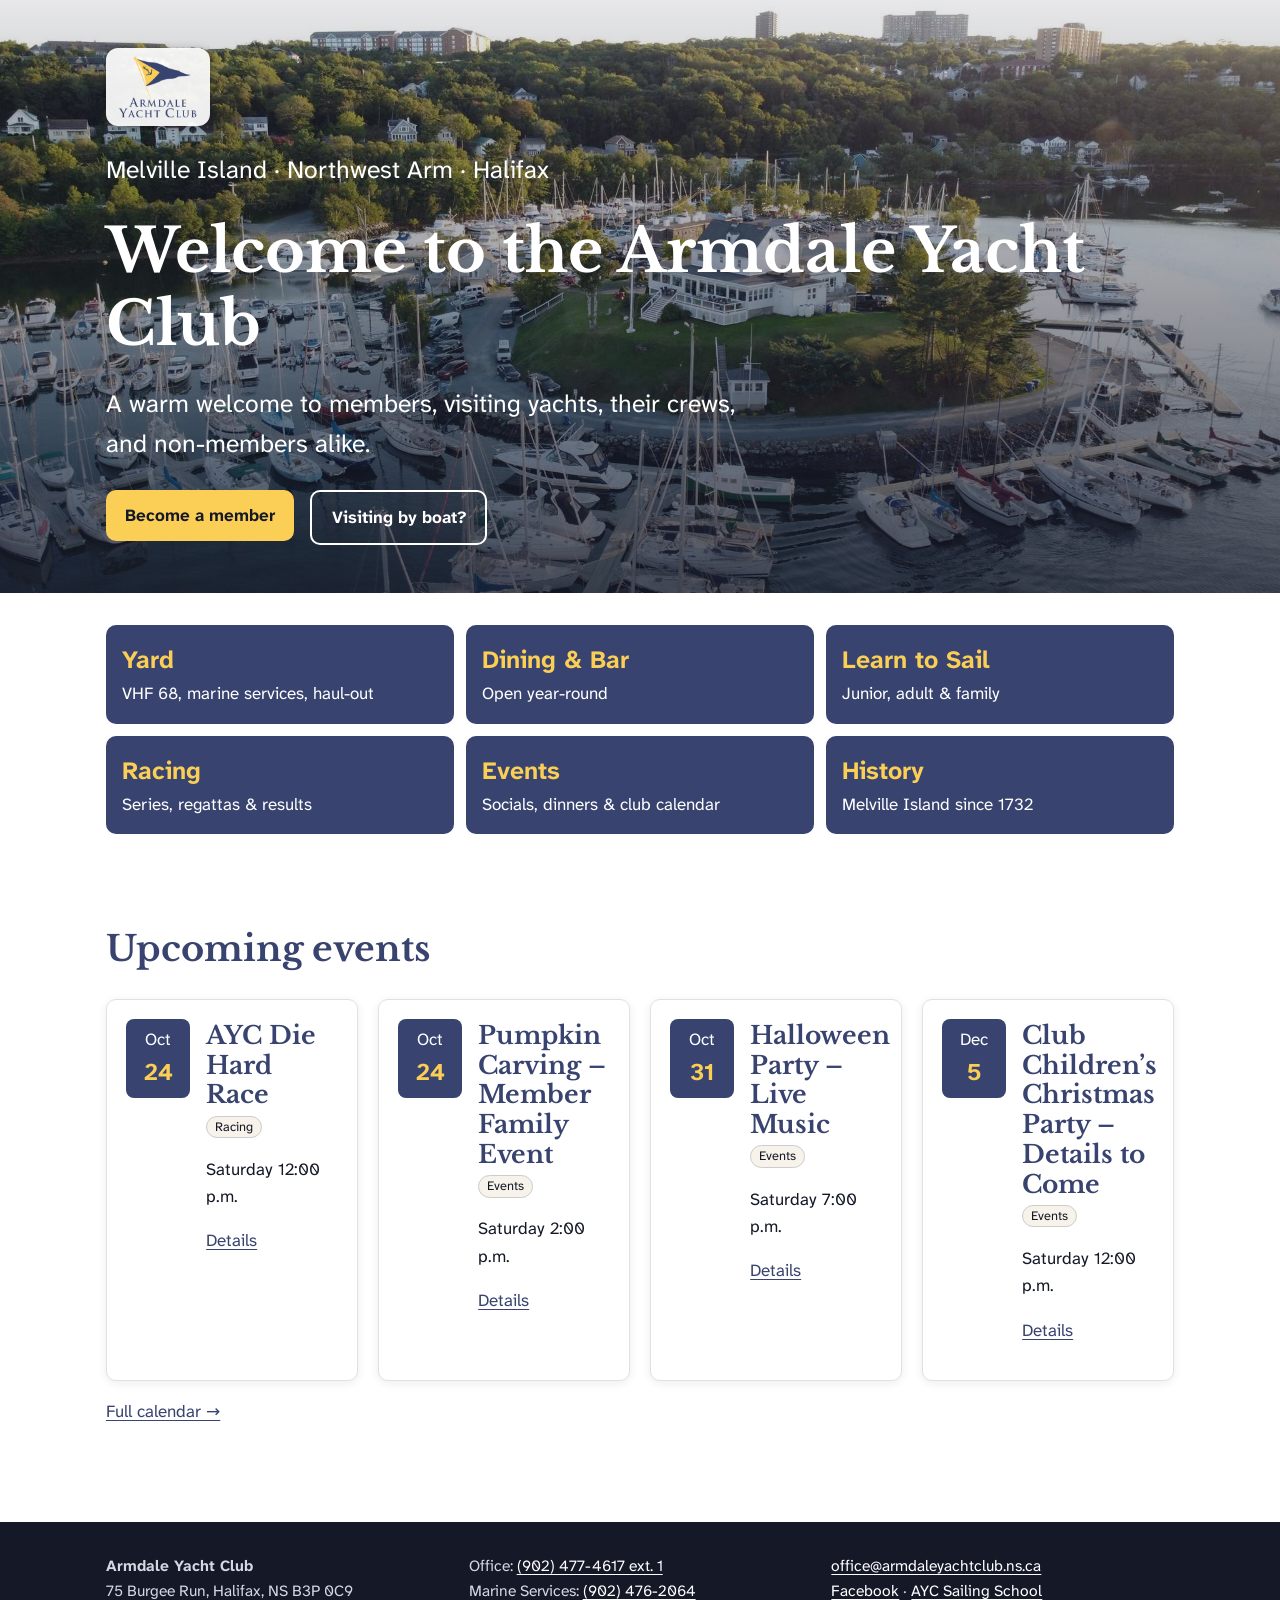
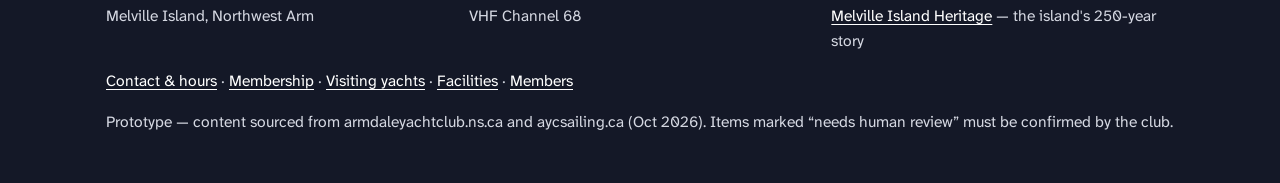
==== index.html @ ee2237cd "AYC website prototype" ====
<!doctype html><html lang="en-CA"><head><meta charset="utf-8"><meta name="viewport" content="width=device-width,initial-scale=1">
<title>Home | Armdale Yacht Club</title><meta name="description" content="Armdale Yacht Club, Halifax NS: membership, visiting yachts, racing, sailing school, dining.">
<link rel="preconnect" href="https://fonts.googleapis.com"><link href="https://fonts.googleapis.com/css2?family=Libre+Baskerville:wght@400;700&family=Atkinson+Hyperlegible+Next:wght@400;700&display=swap" rel="stylesheet">
<link rel="stylesheet" href="css/site.css"><link rel="icon" href="img/ayc-logo.png"></head><body><div data-header></div>
<main id="main"><div class="hero" style="background-image:url(img/hero.jpg)"><div class="wrap"><img class="hero-logo" src="img/ayc-logo.png" alt="Armdale Yacht Club burgee" width="96" height="90"><p>Melville Island · Northwest Arm · Halifax</p><h1>Welcome to the Armdale Yacht Club</h1><p>A warm welcome to members, visiting yachts, their crews, and non-members alike.</p><div class="cta"><div><a class="btn" href="membership.html">Become a member</a></div><a class="btn alt" href="visiting-yachts.html">Visiting by boat?</a></div></div></div><section><div class="wrap"><nav class="quick six" aria-label="Explore AYC"><a href="yard.html"><strong>Yard</strong>VHF 68, marine services, haul-out</a><a href="dining.html"><strong>Dining &amp; Bar</strong>Open year-round</a><a href="learn-to-sail.html"><strong>Learn to Sail</strong>Junior, adult &amp; family</a><a href="racing.html"><strong>Racing</strong>Series, regattas &amp; results</a><a href="events.html"><strong>Events</strong>Socials, dinners &amp; club calendar</a><a href="history.html"><strong>History</strong>Melville Island since 1732</a></nav></div></section><section><div class="wrap"><h2>Upcoming events</h2><div class="grid" data-upcoming><p>Loading…</p></div><p><a href="events.html">Full calendar →</a></p></div></section></main><div data-footer></div><script src="js/data.js"></script><script src="js/api.js"></script><script src="js/site.js"></script></body></html>
---- css/site.css ----
@import url("tokens.css");
*{box-sizing:border-box}html{scroll-behavior:smooth}
body{margin:0;font-family:var(--font-body);font-size:var(--step-0);line-height:1.6;color:var(--c-text);background:var(--c-bg)}
img{max-width:100%;height:auto;display:block}
a{color:var(--c-link);text-underline-offset:3px}a:hover{color:var(--ayc-navy-dark)}
:focus-visible{outline:3px solid var(--c-focus);outline-offset:2px}
h1,h2,h3{font-family:var(--font-display);line-height:1.2;color:var(--c-primary)}
h1{font-size:var(--step-3)}h2{font-size:var(--step-2)}h3{font-size:var(--step-1)}
.skip{position:absolute;left:-999px}.skip:focus{left:1rem;top:1rem;background:#fff;padding:.5rem 1rem;z-index:99}
.wrap{max-width:var(--max);margin:0 auto;padding:0 1rem}
.topbar{background:var(--ayc-navy-dark);color:#fff;font-size:var(--step--1)}.topbar .wrap{display:flex;gap:1rem;flex-wrap:wrap;justify-content:space-between;padding:.4rem 1rem}.topbar a{color:#fff}
header.site{background:var(--c-primary);color:#fff;position:sticky;top:0;z-index:50}
header.site .wrap{display:flex;align-items:center;justify-content:space-between;min-height:64px}
.brand{display:flex;align-items:center;gap:.6rem;color:#fff;text-decoration:none;font-family:var(--font-display);font-weight:700}.brand img{width:44px}
.nav-toggle{background:none;border:2px solid var(--c-accent);color:#fff;border-radius:8px;padding:.45rem .8rem;font:inherit;min-height:44px}
nav.main ul{list-style:none;margin:0;padding:0}
nav.main a{color:#fff;text-decoration:none;display:block;padding:.75rem 1rem;min-height:44px}
nav.main a[aria-current=page]{box-shadow:inset 0 -3px 0 var(--c-accent)}
nav.main{display:none;position:absolute;left:0;right:0;top:100%;background:var(--c-primary)}nav.main.open{display:block}
@media(min-width:1120px){.nav-toggle{display:none}nav.main{display:block;position:static}nav.main ul{display:flex}nav.main a{padding:.9rem .55rem;font-size:.92rem;white-space:nowrap}}
.btn{display:inline-block;background:var(--c-accent);color:var(--mih-ink);font-weight:700;padding:.75rem 1.2rem;border-radius:var(--radius);text-decoration:none;border:0;cursor:pointer;font:inherit;font-weight:700;min-height:44px}
.btn.alt{background:transparent;color:inherit;border:2px solid currentColor}
.hero{position:relative;color:#fff;background:var(--ayc-navy-dark) center/cover no-repeat;min-height:62vh;display:flex;align-items:flex-end}
.hero::before{content:"";position:absolute;inset:0;background:linear-gradient(180deg,rgba(20,24,39,.1),rgba(20,24,39,.75))}
.hero .wrap{position:relative;padding:3rem 1rem}.hero h1{color:#fff;margin:.2rem 0}.hero p{max-width:40rem;font-size:var(--step-1)}
.page-head{background:var(--c-surface);padding:2.5rem 0 1.5rem;border-bottom:4px solid var(--c-accent)}.page-head h1{margin:0}
main section{padding:2rem 0}
.grid{display:grid;gap:var(--gap);grid-template-columns:repeat(auto-fit,minmax(240px,1fr))}
.card{background:#fff;border:1px solid #e3e1da;border-radius:var(--radius);padding:1.2rem;box-shadow:var(--shadow)}
.card h3{margin-top:0}.surface{background:var(--c-surface)}
.quick{display:grid;gap:.75rem;grid-template-columns:repeat(auto-fit,minmax(200px,1fr))}
.quick a,.quick div{background:var(--c-primary);color:#fff;border-radius:var(--radius);padding:1rem;text-decoration:none}
.quick strong{display:block;font-size:var(--step-1);color:var(--c-accent)}
.review{background:#fff4d1;border-left:5px solid var(--ayc-gold-deep);padding:.2rem .5rem;font-size:var(--step--1);font-weight:700;color:var(--mih-brass);white-space:nowrap}
.placeholder{border:2px dashed var(--ayc-burgundy);background:#fbf1f3;padding:1rem;border-radius:var(--radius)}
.placeholder::before{content:"PLACEHOLDER — ";font-weight:700;color:var(--ayc-burgundy)}
table{border-collapse:collapse;width:100%}th,td{text-align:left;padding:.5rem;border-bottom:1px solid #ddd}
form .row{display:grid;gap:1rem;grid-template-columns:repeat(auto-fit,minmax(220px,1fr))}
label{display:block;font-weight:600;margin-bottom:.2rem}
input,select,textarea{width:100%;font:inherit;padding:.6rem;border:1px solid #888;border-radius:8px;min-height:44px}
.event{display:flex;gap:1rem;align-items:flex-start}.date{background:var(--c-primary);color:#fff;border-radius:8px;text-align:center;min-width:64px;padding:.4rem}
.date b{display:block;font-size:1.5rem;color:var(--c-accent)}
.tag{display:inline-block;font-size:.8rem;background:var(--c-surface);border:1px solid #ccc;border-radius:99px;padding:0 .5rem}
footer.site{background:var(--mih-ink);color:#d5d8e2;margin-top:3rem;padding:2rem 0;font-size:var(--step--1)}footer.site a{color:#fff}
footer.site .grid{grid-template-columns:repeat(auto-fit,minmax(200px,1fr))}
.map{width:100%;aspect-ratio:16/10;border:0;border-radius:var(--radius)}
@media(prefers-reduced-motion:reduce){*{scroll-behavior:auto!important;transition:none!important}}

.cta{display:flex;flex-wrap:wrap;gap:1rem;align-items:flex-start}.cta>div{display:flex;flex-direction:column;gap:.4rem}
.cta-sub{color:#fff;font-weight:600;font-size:var(--step--1)}
.quick.five{grid-template-columns:repeat(2,1fr)}.quick.five a:last-child{grid-column:1/-1}
@media(min-width:900px){.quick.five{grid-template-columns:repeat(5,1fr)}.quick.five a:last-child{grid-column:auto}}
.quick a:hover,.quick a:focus-visible{background:var(--ayc-navy-dark)}

.quick.six{grid-template-columns:repeat(2,1fr)}@media(min-width:760px){.quick.six{grid-template-columns:repeat(3,1fr)}}
.crumb{font-size:var(--step--1);margin:0 0 .5rem}.crumb a{color:var(--c-primary)}
header.site nav.mini a{color:#fff;font-weight:700;text-decoration:none;border:2px solid var(--c-accent);border-radius:8px;padding:.45rem .9rem;display:inline-block;min-height:44px;line-height:1.6}

.hero-logo{width:104px;height:auto;background:rgba(255,255,255,.92);border-radius:12px;padding:8px;box-shadow:0 2px 10px rgba(0,0,0,.3)}
.page-head{padding-top:1.5rem}
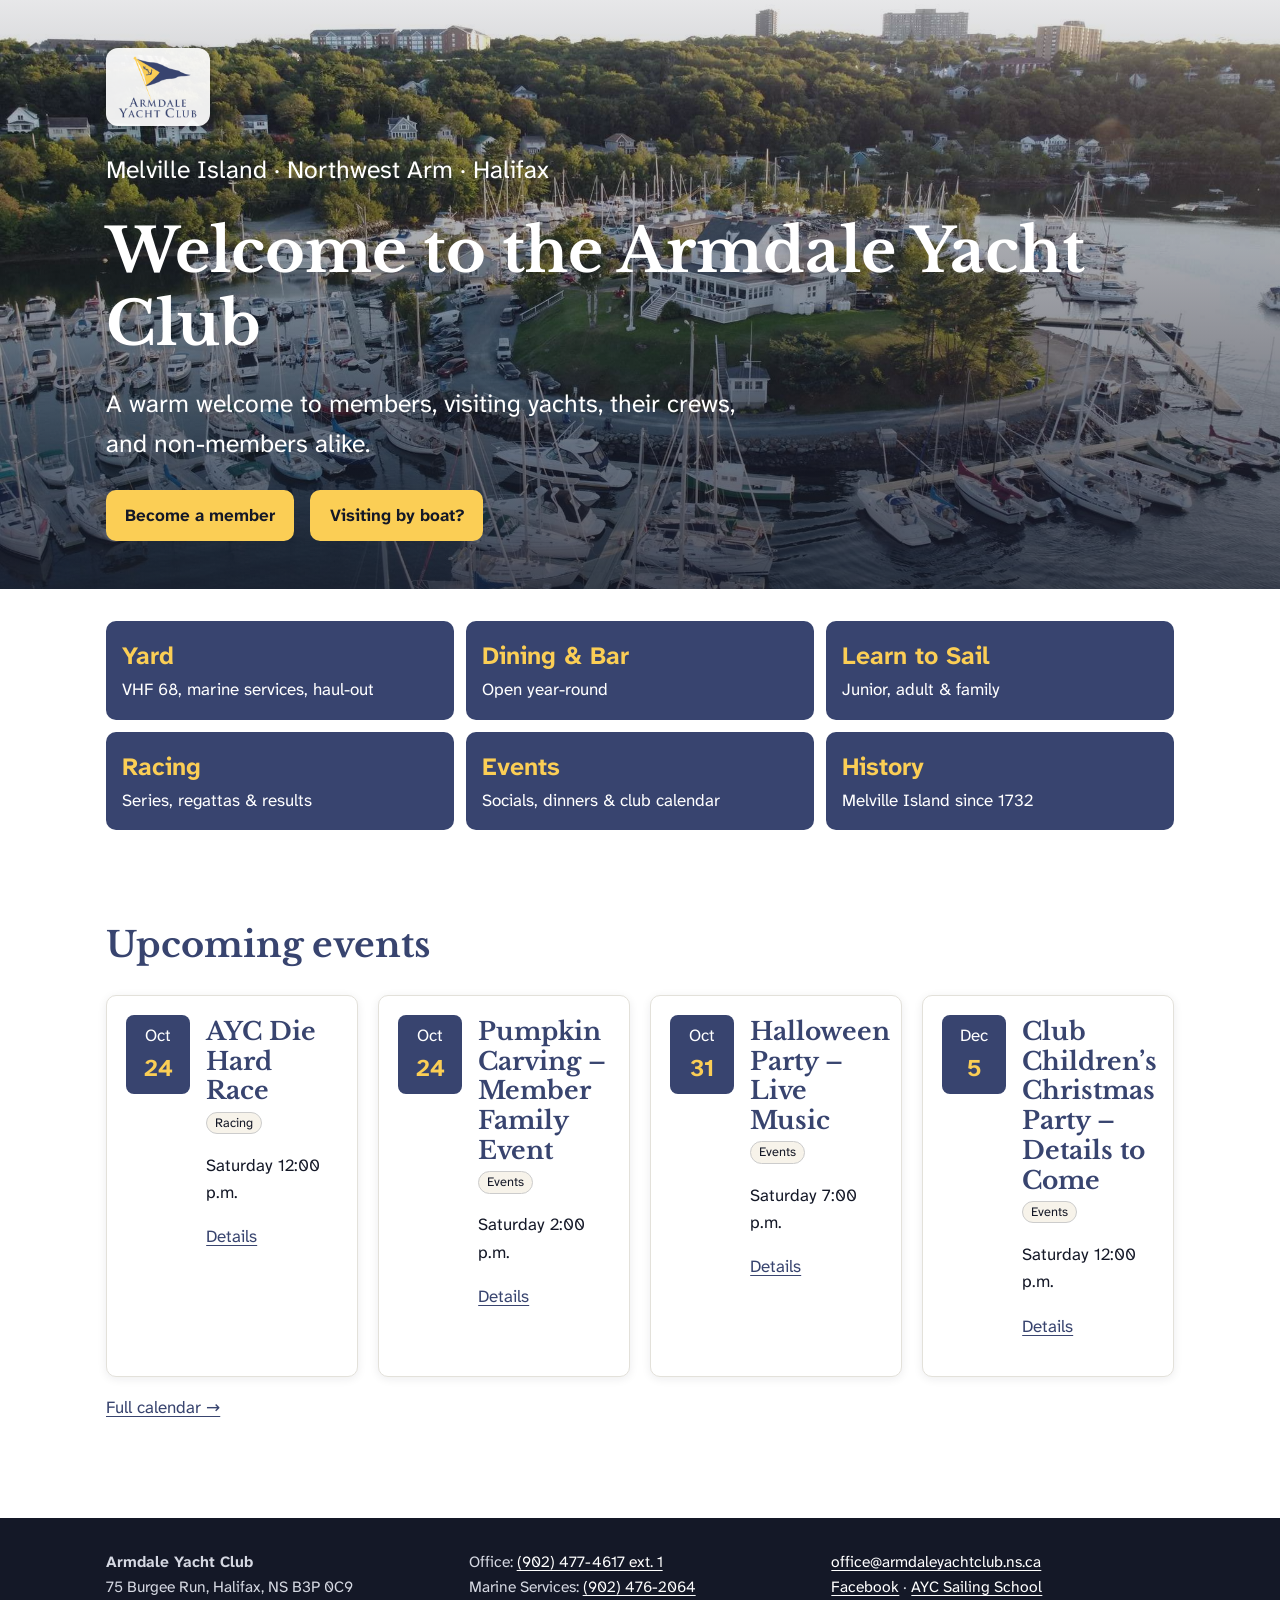
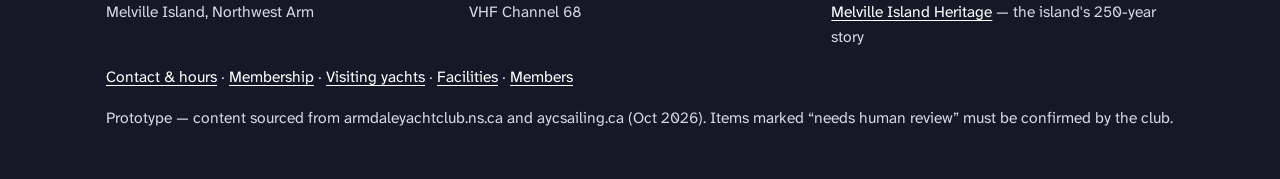
==== commit f5354343: "Gold Visiting by boat button" ====
--- a/index.html
+++ b/index.html
@@ -2,4 +2,4 @@
 <title>Home | Armdale Yacht Club</title><meta name="description" content="Armdale Yacht Club, Halifax NS: membership, visiting yachts, racing, sailing school, dining.">
 <link rel="preconnect" href="https://fonts.googleapis.com"><link href="https://fonts.googleapis.com/css2?family=Libre+Baskerville:wght@400;700&family=Atkinson+Hyperlegible+Next:wght@400;700&display=swap" rel="stylesheet">
 <link rel="stylesheet" href="css/site.css"><link rel="icon" href="img/ayc-logo.png"></head><body><div data-header></div>
-<main id="main"><div class="hero" style="background-image:url(img/hero.jpg)"><div class="wrap"><img class="hero-logo" src="img/ayc-logo.png" alt="Armdale Yacht Club burgee" width="96" height="90"><p>Melville Island · Northwest Arm · Halifax</p><h1>Welcome to the Armdale Yacht Club</h1><p>A warm welcome to members, visiting yachts, their crews, and non-members alike.</p><div class="cta"><div><a class="btn" href="membership.html">Become a member</a></div><a class="btn alt" href="visiting-yachts.html">Visiting by boat?</a></div></div></div><section><div class="wrap"><nav class="quick six" aria-label="Explore AYC"><a href="yard.html"><strong>Yard</strong>VHF 68, marine services, haul-out</a><a href="dining.html"><strong>Dining &amp; Bar</strong>Open year-round</a><a href="learn-to-sail.html"><strong>Learn to Sail</strong>Junior, adult &amp; family</a><a href="racing.html"><strong>Racing</strong>Series, regattas &amp; results</a><a href="events.html"><strong>Events</strong>Socials, dinners &amp; club calendar</a><a href="history.html"><strong>History</strong>Melville Island since 1732</a></nav></div></section><section><div class="wrap"><h2>Upcoming events</h2><div class="grid" data-upcoming><p>Loading…</p></div><p><a href="events.html">Full calendar →</a></p></div></section></main><div data-footer></div><script src="js/data.js"></script><script src="js/api.js"></script><script src="js/site.js"></script></body></html>+<main id="main"><div class="hero" style="background-image:url(img/hero.jpg)"><div class="wrap"><img class="hero-logo" src="img/ayc-logo.png" alt="Armdale Yacht Club burgee" width="96" height="90"><p>Melville Island · Northwest Arm · Halifax</p><h1>Welcome to the Armdale Yacht Club</h1><p>A warm welcome to members, visiting yachts, their crews, and non-members alike.</p><div class="cta"><div><a class="btn" href="membership.html">Become a member</a></div><div><a class="btn" href="visiting-yachts.html">Visiting by boat?</a></div></div></div></div><section><div class="wrap"><nav class="quick six" aria-label="Explore AYC"><a href="yard.html"><strong>Yard</strong>VHF 68, marine services, haul-out</a><a href="dining.html"><strong>Dining &amp; Bar</strong>Open year-round</a><a href="learn-to-sail.html"><strong>Learn to Sail</strong>Junior, adult &amp; family</a><a href="racing.html"><strong>Racing</strong>Series, regattas &amp; results</a><a href="events.html"><strong>Events</strong>Socials, dinners &amp; club calendar</a><a href="history.html"><strong>History</strong>Melville Island since 1732</a></nav></div></section><section><div class="wrap"><h2>Upcoming events</h2><div class="grid" data-upcoming><p>Loading…</p></div><p><a href="events.html">Full calendar →</a></p></div></section></main><div data-footer></div><script src="js/data.js"></script><script src="js/api.js"></script><script src="js/site.js"></script></body></html>
